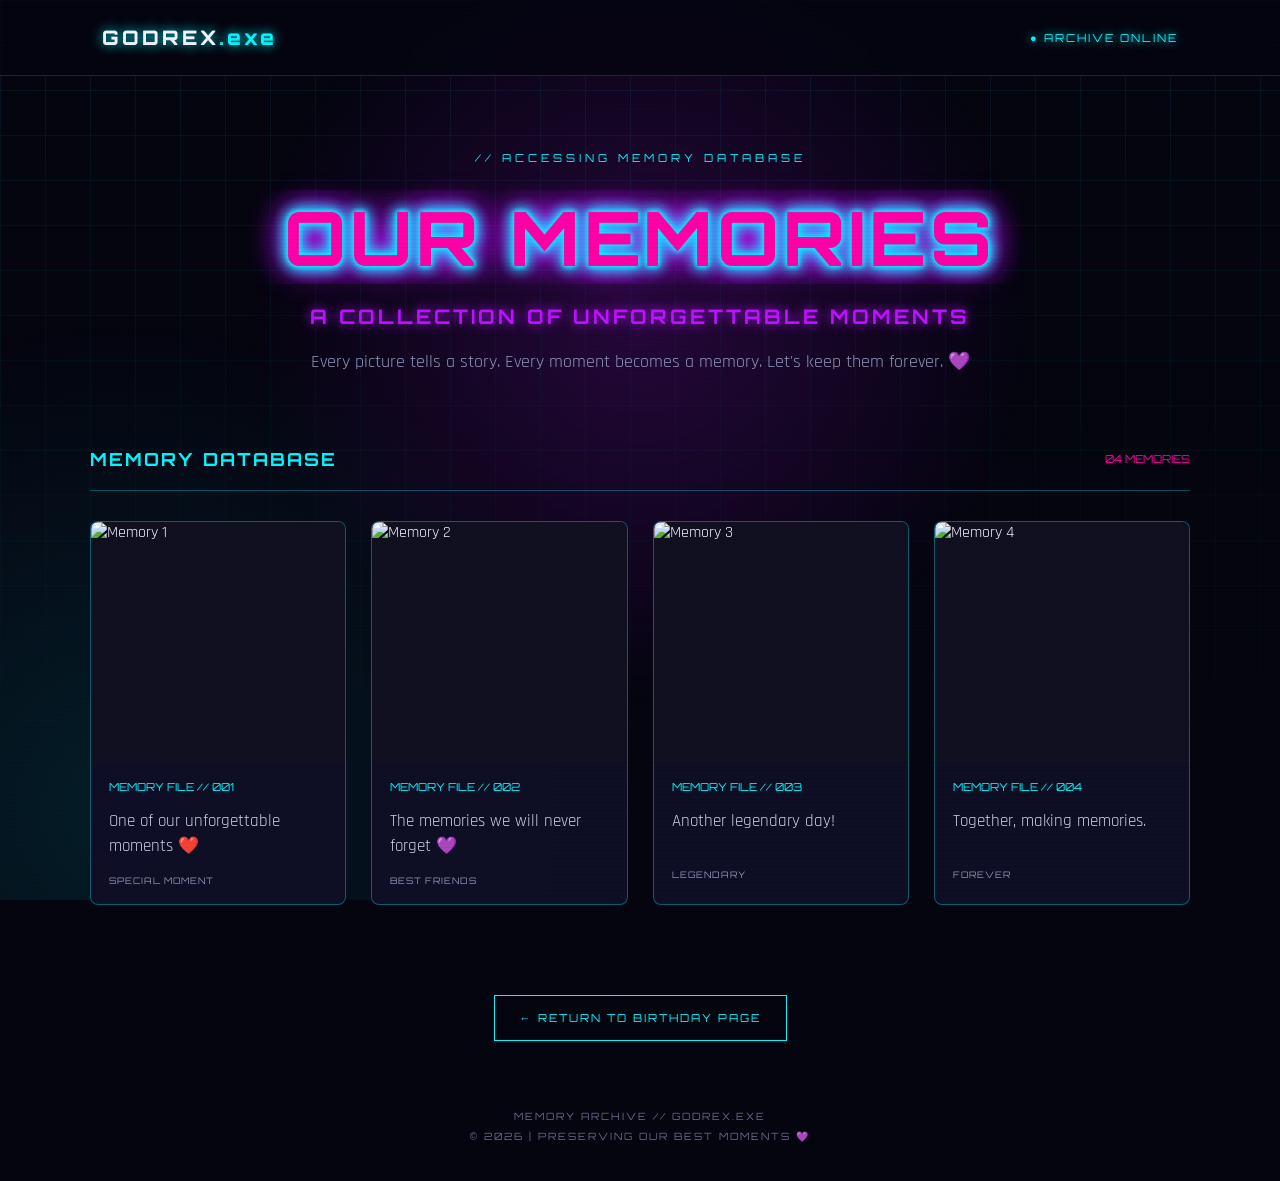
==== memory.html @ 810c7e89 "Add files via upload first draft" ====
<!DOCTYPE html>
<html lang="en">

<head>
    <meta charset="UTF-8">
    <meta name="viewport" content="width=device-width, initial-scale=1.0">

    <title>GODREX | Memory Archive.exe</title>

    <link rel="stylesheet" href="style.css">

    <link href="https://fonts.googleapis.com/css2?family=Orbitron:wght@400;600;800&family=Rajdhani:wght@400;600;700&display=swap" rel="stylesheet">
</head>

<body>

    <div class="grid-bg"></div>
    <div class="scanlines"></div>

    <header>
        <div class="logo">GODREX<span>.exe</span></div>
        <div class="status">● ARCHIVE ONLINE</div>
    </header>

    <main class="memory-container">

        <p class="small-text">// ACCESSING MEMORY DATABASE</p>

        <h1 class="glitch" data-text="OUR MEMORIES">
            OUR MEMORIES
        </h1>

        <h2 class="memory-subtitle">
            A COLLECTION OF UNFORGETTABLE MOMENTS
        </h2>

        <p class="memory-description">
            Every picture tells a story.
            Every moment becomes a memory.
            Let's keep them forever. 💜
        </p>

        <!-- MEMORY GALLERY -->

        <section class="gallery-section">

            <div class="gallery-header">
                <h2>MEMORY DATABASE</h2>
                <span>04 MEMORIES</span>
            </div>

            <div class="memory-gallery">

                <!-- MEMORY 1 -->

                <div class="memory-item">

                    <img src="memories/photo1.jpg" alt="Memory 1" class="memory-image">

                    <div class="memory-info">
                        <p class="memory-filename">MEMORY FILE // 001</p>

                        <p class="memory-caption-text">
                            One of our unforgettable moments ❤️
                        </p>

                        <p class="memory-date">SPECIAL MOMENT</p>
                    </div>

                </div>


                <!-- MEMORY 2 -->

                <div class="memory-item">

                    <img src="memories/photo2.jpg" alt="Memory 2" class="memory-image">

                    <div class="memory-info">
                        <p class="memory-filename">MEMORY FILE // 002</p>

                        <p class="memory-caption-text">
                            The memories we will never forget 💜
                        </p>

                        <p class="memory-date">BEST FRIENDS</p>
                    </div>

                </div>


                <!-- MEMORY 3 -->

                <div class="memory-item">

                    <img src="memories/photo3.png" alt="Memory 3" class="memory-image">

                    <div class="memory-info">
                        <p class="memory-filename">MEMORY FILE // 003</p>

                        <p class="memory-caption-text">
                            Another legendary day!
                        </p>

                        <p class="memory-date">LEGENDARY</p>
                    </div>

                </div>


                <!-- MEMORY 4 -->

                <div class="memory-item">

                    <img src="memories/photo4.jpg" alt="Memory 4" class="memory-image">

                    <div class="memory-info">
                        <p class="memory-filename">MEMORY FILE // 004</p>

                        <p class="memory-caption-text">
                            Together, making memories.
                        </p>

                        <p class="memory-date">FOREVER</p>
                    </div>

                </div>

            </div>

        </section>

        <a href="index.html" class="back-btn">
            ← RETURN TO BIRTHDAY PAGE
        </a>

        <p class="footer-text">
            MEMORY ARCHIVE // GODREX.EXE
            <br>
            © 2026 | PRESERVING OUR BEST MOMENTS 💜
        </p>

    </main>

</body>
</html>
---- style.css ----
/* =========================================
   PRABHU.EXE - CYBERPUNK BIRTHDAY THEME
   ========================================= */

:root {
    --bg: #050510;
    --cyan: #00f7ff;
    --purple: #bc13fe;
    --pink: #ff00a6;
    --white: #f5f5ff;
    --muted: #9292b8;
}

* {
    margin: 0;
    padding: 0;
    box-sizing: border-box;
}

html {
    scroll-behavior: smooth;
}

body {
    min-height: 100vh;
    background: var(--bg);
    color: var(--white);
    font-family: 'Rajdhani', sans-serif;
    overflow-x: hidden;
    position: relative;
}

/* BACKGROUND GRID */

.grid-bg {
    position: fixed;
    inset: 0;
    z-index: -3;
    background:
        linear-gradient(rgba(0,247,255,0.07) 1px, transparent 1px),
        linear-gradient(90deg, rgba(0,247,255,0.07) 1px, transparent 1px);
    background-size: 45px 45px;
    mask-image: linear-gradient(to bottom, black, transparent 95%);
}

body::before {
    content: "";
    position: fixed;
    inset: 0;
    z-index: -2;
    pointer-events: none;
    background:
        radial-gradient(circle at 50% 35%,
        rgba(188,19,254,0.18),
        transparent 45%),
        radial-gradient(circle at 10% 90%,
        rgba(0,247,255,0.10),
        transparent 35%);
}

/* SCANLINES */

.scanlines {
    position: fixed;
    inset: 0;
    z-index: 10;
    pointer-events: none;
    opacity: 0.13;
    background: repeating-linear-gradient(
        to bottom,
        transparent 0px,
        transparent 3px,
        rgba(0,0,0,0.5) 4px
    );
}

/* HEADER */

header {
    width: 100%;
    padding: 25px 8%;
    display: flex;
    justify-content: space-between;
    align-items: center;
    border-bottom: 1px solid rgba(0,247,255,0.2);
    background: rgba(5,5,16,0.75);
    backdrop-filter: blur(12px);
}

.logo {
    font-family: 'Orbitron', sans-serif;
    font-size: 20px;
    font-weight: 800;
    letter-spacing: 3px;
    color: var(--white);
    text-shadow: 0 0 12px var(--cyan);
}

.logo span {
    color: var(--cyan);
}

.status {
    font-family: 'Orbitron', sans-serif;
    font-size: 11px;
    letter-spacing: 2px;
    color: var(--cyan);
    text-shadow: 0 0 10px var(--cyan);
}

/* HERO SECTION */

.hero {
    min-height: 100vh;
    display: flex;
    flex-direction: column;
    align-items: center;
    text-align: center;
    padding: 75px 20px 35px;
}

.small-text {
    color: var(--cyan);
    font-family: 'Orbitron', sans-serif;
    font-size: 11px;
    letter-spacing: 4px;
    margin-bottom: 25px;
    animation: blink 2s infinite;
}

/* GLITCH HEADING */

.glitch {
    position: relative;
    font-family: 'Orbitron', sans-serif;
    font-size: clamp(32px, 7vw, 75px);
    font-weight: 800;
    letter-spacing: 4px;
    color: white;
    text-shadow:
        0 0 5px var(--cyan),
        0 0 15px var(--cyan),
        0 0 35px var(--purple);
    animation: glitch 3s infinite;
}

.glitch::before,
.glitch::after {
    content: attr(data-text);
    position: absolute;
    top: 0;
    left: 0;
    width: 100%;
    overflow: hidden;
}

.glitch::before {
    color: var(--cyan);
    animation: glitchTop 2s infinite linear alternate-reverse;
}

.glitch::after {
    color: var(--pink);
    animation: glitchBottom 2.5s infinite linear alternate-reverse;
}

.name {
    font-family: 'Orbitron', sans-serif;
    font-size: clamp(40px, 8vw, 75px);
    margin-top: 15px;
    letter-spacing: 8px;
    color: var(--white);
    text-shadow: 0 0 20px var(--purple);
}

.name span {
    color: var(--pink);
}

.subtitle {
    max-width: 500px;
    margin-top: 15px;
    color: var(--muted);
    font-size: 19px;
    letter-spacing: 1px;
    line-height: 1.6;
}

/* BIRTHDAY CARD */

.birthday-card {
    width: min(420px, 92vw);
    margin-top: 50px;
    padding: 30px;
    position: relative;
    overflow: hidden;
    background: linear-gradient(
        145deg,
        rgba(20,20,45,0.95),
        rgba(8,8,22,0.95)
    );
    border: 1px solid rgba(0,247,255,0.55);
    border-radius: 12px;
    box-shadow:
        0 0 15px rgba(0,247,255,0.15),
        0 0 45px rgba(188,19,254,0.15),
        inset 0 0 20px rgba(0,247,255,0.04);
    animation: cardFloat 5s ease-in-out infinite;
}

.birthday-card::before {
    content: "";
    position: absolute;
    top: 0;
    left: -100%;
    width: 100%;
    height: 2px;
    background: linear-gradient(
        90deg,
        transparent,
        var(--cyan),
        transparent
    );
    animation: borderScan 4s linear infinite;
}

.card-top {
    display: flex;
    justify-content: space-between;
    font-family: 'Orbitron', sans-serif;
    font-size: 10px;
    letter-spacing: 2px;
    color: var(--muted);
}

.online {
    color: #00ff91;
    text-shadow: 0 0 10px #00ff91;
}

.avatar {
    width: 100px;
    height: 100px;
    margin: 30px auto 15px;
    display: flex;
    align-items: center;
    justify-content: center;
    font-size: 48px;
    background: rgba(188,19,254,0.12);
    border: 2px solid var(--purple);
    border-radius: 50%;
    box-shadow:
        0 0 15px var(--purple),
        inset 0 0 20px rgba(188,19,254,0.3);
}

.birthday-card h2 {
    font-family: 'Orbitron', sans-serif;
    font-size: 27px;
    letter-spacing: 4px;
    text-shadow: 0 0 15px var(--cyan);
}

.rank {
    margin-top: 10px;
    font-size: 12px;
    color: var(--cyan);
    letter-spacing: 2px;
}

/* STATS */

.stats {
    display: grid;
    grid-template-columns: repeat(3, 1fr);
    gap: 10px;
    margin-top: 35px;
}

.stats h3 {
    font-family: 'Orbitron', sans-serif;
    font-size: 22px;
    color: var(--pink);
    text-shadow: 0 0 12px var(--pink);
}

.stats p {
    margin-top: 8px;
    font-size: 10px;
    letter-spacing: 1px;
    color: var(--muted);
}

/* PROGRESS BAR */

.progress {
    height: 7px;
    margin-top: 35px;
    background: rgba(255,255,255,0.08);
    border-radius: 20px;
    overflow: hidden;
}

.progress-fill {
    height: 100%;
    width: 100%;
    background: linear-gradient(
        90deg,
        var(--purple),
        var(--cyan)
    );
    box-shadow: 0 0 15px var(--cyan);
    animation: progressGlow 2s infinite alternate;
}

.level {
    margin-top: 15px;
    color: var(--cyan);
    font-family: 'Orbitron', sans-serif;
    font-size: 11px;
    letter-spacing: 2px;
}

/* CAKE */

.cake {
    font-size: 55px;
    margin: 35px 0 20px;
    filter: drop-shadow(0 0 15px var(--pink));
    animation: cakeBounce 2s infinite ease-in-out;
}

/* SURPRISE BUTTON */

.surprise-btn {
    padding: 16px 35px;
    background: transparent;
    border: 1px solid var(--cyan);
    color: var(--cyan);
    font-family: 'Orbitron', sans-serif;
    font-size: 12px;
    font-weight: 600;
    letter-spacing: 2px;
    cursor: pointer;
    border-radius: 4px;
    position: relative;
    overflow: hidden;
    transition: 0.3s ease;
    box-shadow: 0 0 15px rgba(0,247,255,0.15);
}

.surprise-btn:hover {
    color: var(--bg);
    background: var(--cyan);
    box-shadow:
        0 0 15px var(--cyan),
        0 0 40px var(--cyan);
    transform: translateY(-3px);
}

/* SURPRISE MESSAGE */

.surprise {
    width: min(550px, 92vw);
    margin-top: 35px;
    padding: 30px;
    background: rgba(15,10,35,0.95);
    border: 1px solid var(--purple);
    border-radius: 10px;
    box-shadow:
        0 0 20px rgba(188,19,254,0.25),
        inset 0 0 20px rgba(188,19,254,0.05);
    opacity: 0;
    visibility: hidden;
    transform: translateY(25px) scale(0.95);
    transition: 0.5s ease;
}

.surprise.show {
    opacity: 1;
    visibility: visible;
    transform: translateY(0) scale(1);
}

.surprise h2 {
    font-family: 'Orbitron', sans-serif;
    color: var(--cyan);
    font-size: 17px;
    margin-bottom: 20px;
    text-shadow: 0 0 12px var(--cyan);
}

.surprise p {
    color: #d0cfe8;
    font-size: 18px;
    line-height: 1.8;
}

.surprise strong {
    color: var(--pink);
    text-shadow: 0 0 10px var(--pink);
}

.heart {
    font-size: 35px;
    margin-top: 20px;
    animation: heartBeat 1.2s infinite;
}

/* FLOATING PARTICLES */

.particle {
    position: fixed;
    bottom: -10px;
    width: 3px;
    height: 3px;
    background: var(--cyan);
    border-radius: 50%;
    box-shadow: 0 0 10px var(--cyan);
    pointer-events: none;
    z-index: -1;
    animation: particleFloat 8s linear infinite;
}

/* FOOTER */

.footer-text {
    margin-top: 65px;
    color: #68688c;
    font-family: 'Orbitron', sans-serif;
    font-size: 10px;
    line-height: 2;
    letter-spacing: 2px;
}

/* ANIMATIONS */

@keyframes blink {
    0%, 100% { opacity: 1; }
    50% { opacity: 0.4; }
}

@keyframes glitch {
    0%, 95%, 100% { transform: translate(0); }
    96% { transform: translate(-2px, 1px); }
    97% { transform: translate(2px, -1px); }
    98% { transform: translate(-1px, 0); }
}

@keyframes glitchTop {
    0%, 90%, 100% {
        clip-path: inset(0 0 100% 0);
        transform: translate(0);
    }
    92% {
        clip-path: inset(10% 0 75% 0);
        transform: translate(-3px, -2px);
    }
    95% {
        clip-path: inset(45% 0 40% 0);
        transform: translate(3px, 1px);
    }
}

@keyframes glitchBottom {
    0%, 90%, 100% {
        clip-path: inset(100% 0 0 0);
        transform: translate(0);
    }
    93% {
        clip-path: inset(70% 0 10% 0);
        transform: translate(3px, 2px);
    }
    96% {
        clip-path: inset(35% 0 50% 0);
        transform: translate(-3px, -1px);
    }
}

@keyframes cardFloat {
    0%, 100% { transform: translateY(0); }
    50% { transform: translateY(-8px); }
}

@keyframes borderScan {
    0% { left: -100%; }
    100% { left: 100%; }
}

@keyframes progressGlow {
    from { filter: brightness(0.8); }
    to { filter: brightness(1.5); }
}

@keyframes cakeBounce {
    0%, 100% { transform: translateY(0); }
    50% { transform: translateY(-12px); }
}

@keyframes heartBeat {
    0%, 100% { transform: scale(1); }
    50% { transform: scale(1.2); }
}

@keyframes particleFloat {
    0% {
        transform: translateY(0);
        opacity: 0;
    }
    10% { opacity: 1; }
    90% { opacity: 1; }
    100% {
        transform: translateY(-110vh);
        opacity: 0;
    }
}

/* MOBILE RESPONSIVENESS */

@media (max-width: 600px) {

    header {
        padding: 20px 5%;
    }

    .logo {
        font-size: 16px;
    }

    .status {
        font-size: 9px;
    }

    .hero {
        padding-top: 65px;
    }

    .glitch {
        letter-spacing: 1px;
    }

    .name {
        letter-spacing: 4px;
    }

    .birthday-card {
        padding: 25px 18px;
    }

    .surprise {
        padding: 22px;
    }

    .surprise p {
        font-size: 16px;
    }

    .surprise-btn {
        padding: 15px 20px;
        font-size: 10px;
    }

    .footer-text {
        font-size: 8px;
    }
}

/* REDUCED MOTION ACCESSIBILITY */

@media (prefers-reduced-motion: reduce) {
    *,
    *::before,
    *::after {
        animation-duration: 0.01ms !important;
        animation-iteration-count: 1 !important;
        scroll-behavior: auto !important;
    }
}
/* MEMORY GALLERY BUTTON */

.memory-btn {
    margin-top: 18px;
    padding: 16px 35px;
    background: rgba(188,19,254,0.08);
    border: 1px solid var(--purple);
    color: #dcaaff;
    font-family: 'Orbitron', sans-serif;
    font-size: 12px;
    font-weight: 600;
    letter-spacing: 2px;
    cursor: pointer;
    border-radius: 4px;
    transition: 0.3s ease;
    box-shadow: 0 0 15px rgba(188,19,254,0.2);
}

.memory-btn:hover {
    background: var(--purple);
    color: white;
    box-shadow:
        0 0 15px var(--purple),
        0 0 40px var(--purple);
    transform: translateY(-3px);
}

/* =====================================
   MEMORY ARCHIVE PAGE
===================================== */

.memory-container {
    min-height: 100vh;
    padding: 75px 7% 35px;
    text-align: center;
}

.memory-subtitle {
    margin-top: 20px;
    font-family: 'Orbitron', sans-serif;
    font-size: clamp(13px, 3vw, 20px);
    letter-spacing: 3px;
    color: var(--purple);
    text-shadow: 0 0 12px var(--purple);
}

.memory-description {
    color: var(--muted);
    font-size: 18px;
    margin-top: 18px;
    line-height: 1.7;
}

/* UPLOAD BOX */

.upload-box {
    max-width: 650px;
    margin: 55px auto;
    padding: 45px 25px;
    background: rgba(10,10,30,0.85);
    border: 1px dashed var(--cyan);
    border-radius: 12px;
    box-shadow: 0 0 25px rgba(0,247,255,0.12);
    transition: 0.3s ease;
}

.upload-box:hover {
    border-color: var(--purple);
    box-shadow: 0 0 30px rgba(188,19,254,0.2);
}

.upload-icon {
    font-size: 55px;
    margin-bottom: 20px;
    filter: drop-shadow(0 0 12px var(--cyan));
}

.upload-box h2 {
    font-family: 'Orbitron', sans-serif;
    color: var(--cyan);
    font-size: 18px;
    letter-spacing: 2px;
}

.upload-box p {
    color: var(--muted);
    margin: 15px 0;
    font-size: 16px;
}

.upload-btn {
    display: inline-block;
    margin-top: 15px;
    padding: 15px 30px;
    background: transparent;
    color: var(--cyan);
    border: 1px solid var(--cyan);
    font-family: 'Orbitron', sans-serif;
    font-size: 12px;
    letter-spacing: 2px;
    cursor: pointer;
    transition: 0.3s;
}

.upload-btn:hover {
    background: var(--cyan);
    color: var(--bg);
    box-shadow: 0 0 25px var(--cyan);
}

.upload-note {
    font-family: 'Orbitron', sans-serif;
    font-size: 10px !important;
    letter-spacing: 2px;
}

/* GALLERY HEADER */

.gallery-section {
    max-width: 1150px;
    margin: 70px auto;
}

.gallery-header {
    display: flex;
    justify-content: space-between;
    align-items: center;
    border-bottom: 1px solid rgba(0,247,255,0.3);
    padding-bottom: 20px;
    margin-bottom: 30px;
    gap: 15px;
}

.gallery-header h2 {
    font-family: 'Orbitron', sans-serif;
    font-size: 18px;
    color: var(--cyan);
    letter-spacing: 2px;
}

.gallery-header span {
    color: var(--pink);
    font-family: 'Orbitron', sans-serif;
    font-size: 11px;
}

/* MEMORY GRID */

.memory-gallery {
    display: grid;
    grid-template-columns: repeat(auto-fit, minmax(250px, 1fr));
    gap: 25px;
    text-align: left;
}

.memory-item {
    background: rgba(15,15,38,0.95);
    border: 1px solid rgba(0,247,255,0.35);
    border-radius: 8px;
    overflow: hidden;
    transition: 0.3s ease;
    animation: cardFloat 5s ease-in-out infinite;
}

.memory-item:hover {
    border-color: var(--purple);
    box-shadow: 0 0 25px rgba(188,19,254,0.25);
    transform: translateY(-6px);
}

.memory-image {
    display: block;
    width: 100%;
    height: 240px;
    object-fit: cover;
    background: #101020;
}

.memory-info {
    padding: 18px;
}

.memory-filename {
    color: var(--cyan);
    font-family: 'Orbitron', sans-serif;
    font-size: 11px;
    overflow-wrap: anywhere;
    margin-bottom: 15px;
}

.memory-caption {
    width: 100%;
    min-height: 85px;
    padding: 12px;
    resize: vertical;
    background: rgba(0,0,0,0.4);
    border: 1px solid rgba(188,19,254,0.5);
    color: white;
    font-family: 'Rajdhani', sans-serif;
    font-size: 16px;
    outline: none;
}

.memory-caption:focus {
    border-color: var(--cyan);
    box-shadow: 0 0 10px rgba(0,247,255,0.2);
}

.memory-date {
    color: var(--muted);
    font-family: 'Orbitron', sans-serif;
    font-size: 9px;
    margin-top: 15px;
    letter-spacing: 1px;
}

.delete-btn {
    width: 100%;
    padding: 11px;
    margin-top: 15px;
    background: transparent;
    border: 1px solid var(--pink);
    color: var(--pink);
    font-family: 'Orbitron', sans-serif;
    font-size: 10px;
    letter-spacing: 1px;
    cursor: pointer;
    transition: 0.3s;
}

.delete-btn:hover {
    background: var(--pink);
    color: white;
    box-shadow: 0 0 15px var(--pink);
}

/* EMPTY DATABASE */

.empty-state {
    grid-column: 1 / -1;
    padding: 65px 20px;
    border: 1px dashed rgba(188,19,254,0.5);
    border-radius: 10px;
    text-align: center;
}

.empty-state div {
    font-size: 50px;
    margin-bottom: 20px;
}

.empty-state h3 {
    color: var(--cyan);
    font-family: 'Orbitron', sans-serif;
    font-size: 15px;
}

.empty-state p {
    margin-top: 12px;
    color: var(--muted);
    font-size: 16px;
}

/* BACK BUTTON */

.back-btn {
    display: inline-block;
    margin-top: 20px;
    padding: 15px 25px;
    color: var(--cyan);
    border: 1px solid var(--cyan);
    text-decoration: none;
    font-family: 'Orbitron', sans-serif;
    font-size: 11px;
    letter-spacing: 2px;
    transition: 0.3s;
}

.back-btn:hover {
    background: var(--cyan);
    color: var(--bg);
    box-shadow: 0 0 25px var(--cyan);
}

/* MOBILE */

@media(max-width: 600px) {

    .memory-container {
        padding: 55px 5% 30px;
    }

    .upload-box {
        padding: 35px 15px;
    }

    .gallery-header h2 {
        font-size: 13px;
    }

    .memory-gallery {
        grid-template-columns: 1fr;
    }

    .memory-image {
        height: 260px;
    }

    .back-btn {
        font-size: 9px;
    }
}
/* MEMORY CAPTIONS */

.memory-caption-text {
    color: #d0cfe8;
    font-family: 'Rajdhani', sans-serif;
    font-size: 17px;
    line-height: 1.5;
    min-height: 45px;
}

.memory-item {
    animation: none;
}

.memory-item:hover {
    transform: translateY(-6px);
    border-color: var(--purple);
    box-shadow: 0 0 25px rgba(188,19,254,0.3);
}
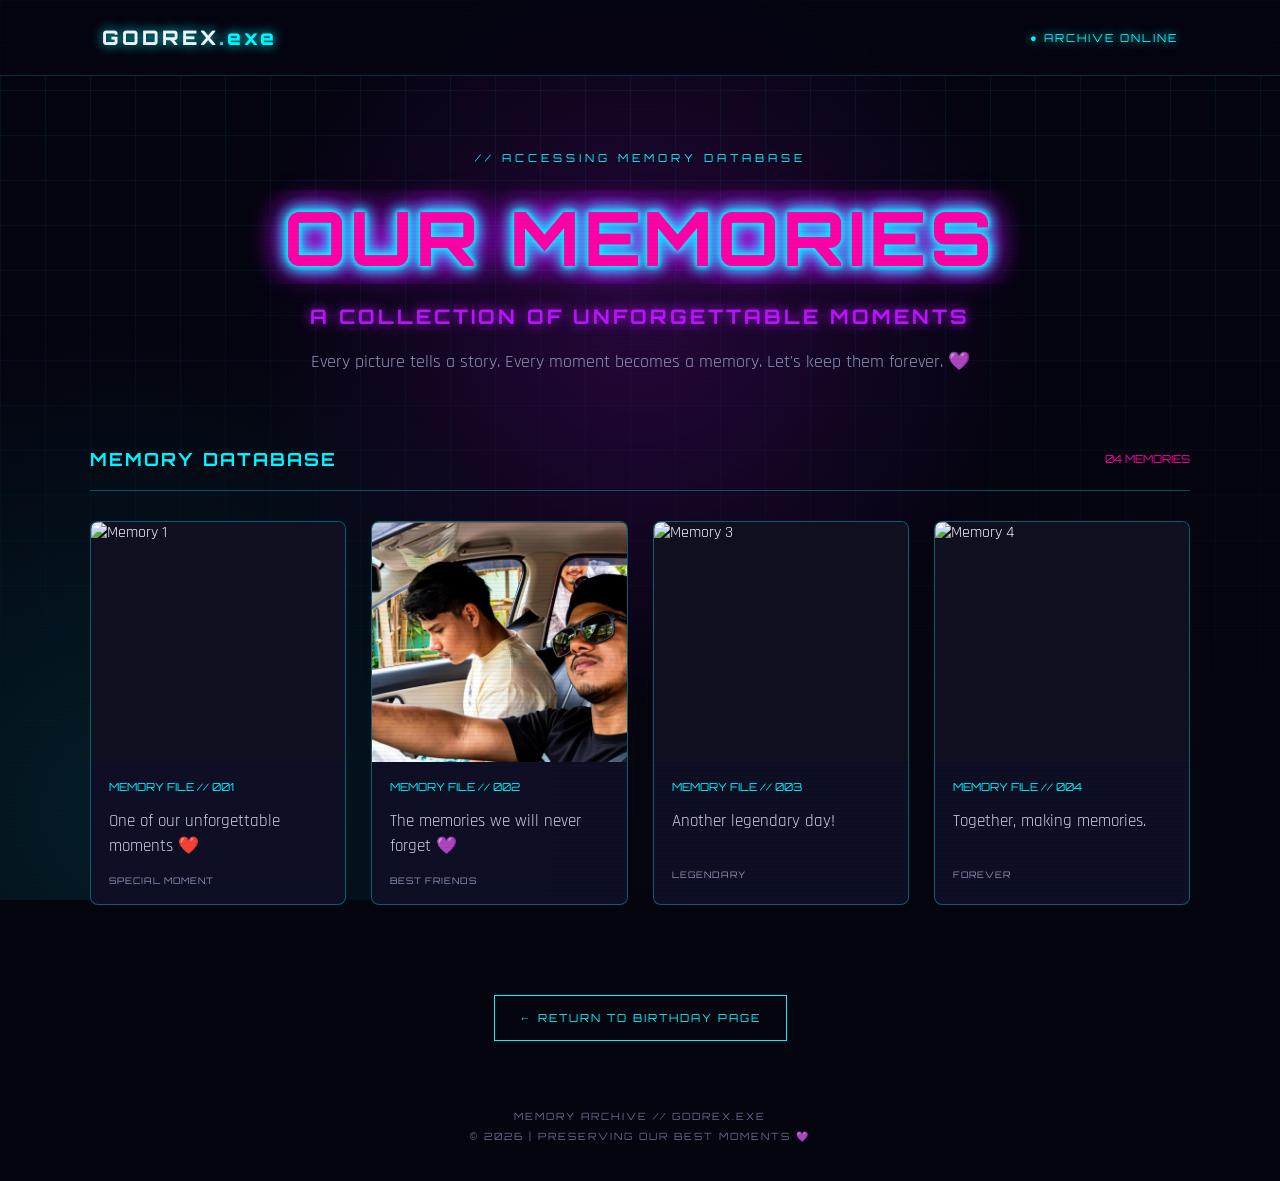
==== commit b7d68d50: "Update memory.html" ====
--- a/memory.html
+++ b/memory.html
@@ -75,7 +75,7 @@
 
                 <div class="memory-item">
 
-                    <img src="memories/photo2.jpg" alt="Memory 2" class="memory-image">
+                    <img src="./car.jpeg" alt="Memory 2" class="memory-image">
 
                     <div class="memory-info">
                         <p class="memory-filename">MEMORY FILE // 002</p>
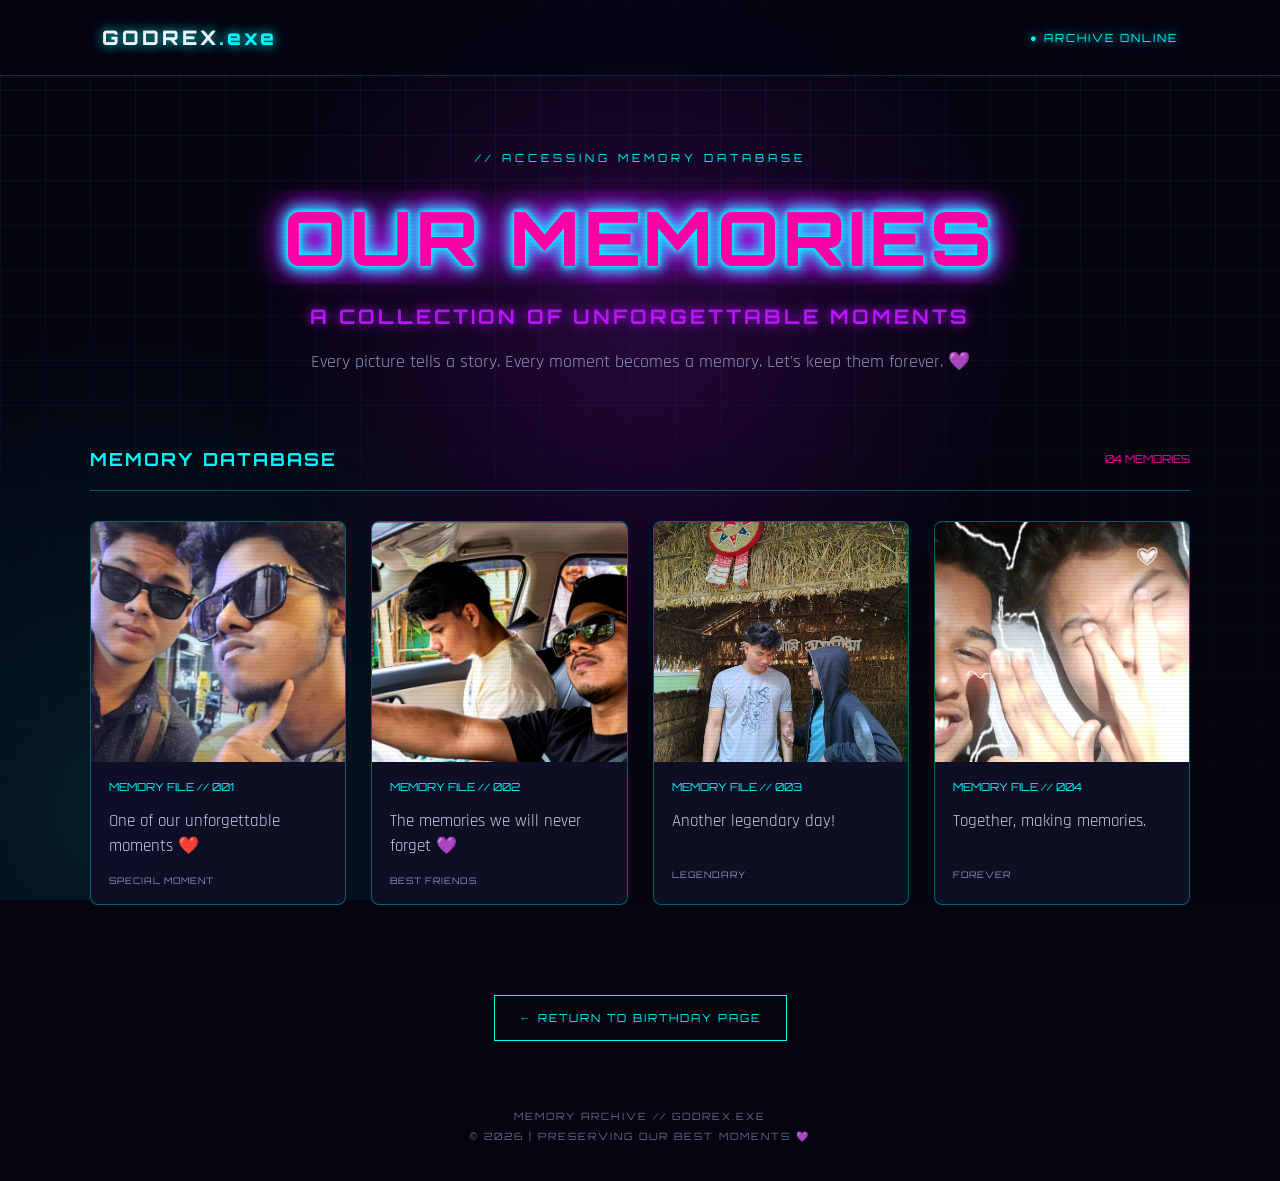
==== commit f1bd9541: "Update memory.html" ====
--- a/memory.html
+++ b/memory.html
@@ -56,7 +56,7 @@
 
                 <div class="memory-item">
 
-                    <img src="memories/photo1.jpg" alt="Memory 1" class="memory-image">
+                    <img src="./mog.jpeg" alt="Memory 1" class="memory-image">
 
                     <div class="memory-info">
                         <p class="memory-filename">MEMORY FILE // 001</p>
@@ -94,7 +94,7 @@
 
                 <div class="memory-item">
 
-                    <img src="memories/photo3.png" alt="Memory 3" class="memory-image">
+                    <img src="./talk.jpeg" alt="Memory 3" class="memory-image">
 
                     <div class="memory-info">
                         <p class="memory-filename">MEMORY FILE // 003</p>
@@ -113,7 +113,7 @@
 
                 <div class="memory-item">
 
-                    <img src="memories/photo4.jpg" alt="Memory 4" class="memory-image">
+                    <img src="./bed.jpeg" alt="Memory 4" class="memory-image">
 
                     <div class="memory-info">
                         <p class="memory-filename">MEMORY FILE // 004</p>
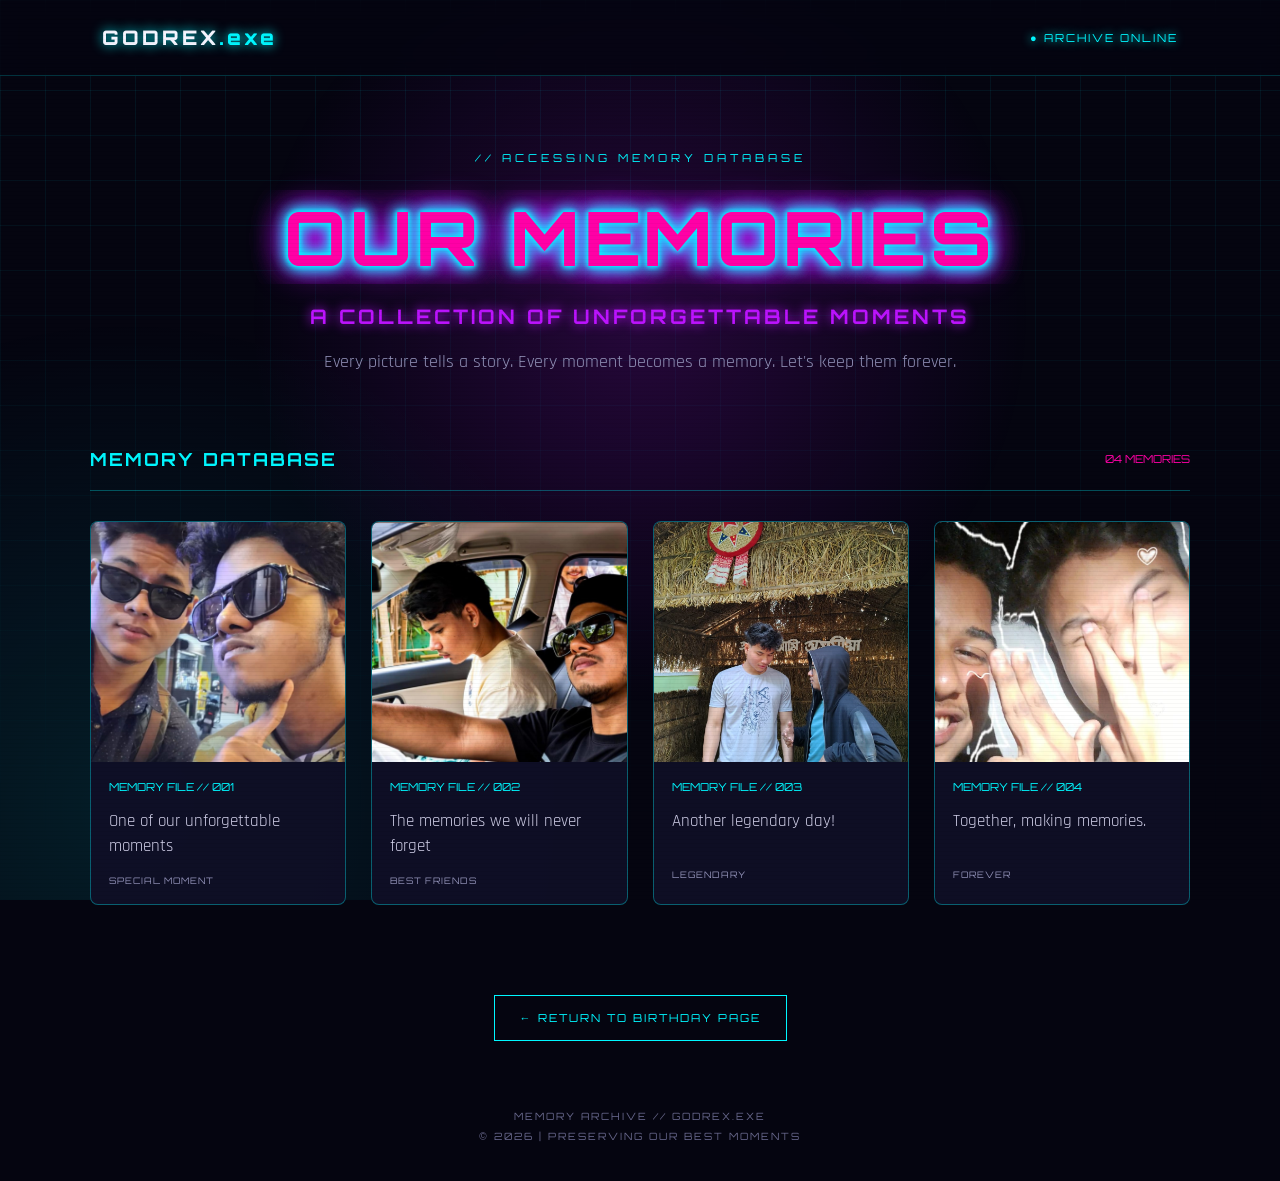
==== commit 13a8d283: "Update memory.html" ====
--- a/memory.html
+++ b/memory.html
@@ -38,7 +38,7 @@
         <p class="memory-description">
             Every picture tells a story.
             Every moment becomes a memory.
-            Let's keep them forever. 💜
+            Let's keep them forever. 
         </p>
 
         <!-- MEMORY GALLERY -->
@@ -62,7 +62,7 @@
                         <p class="memory-filename">MEMORY FILE // 001</p>
 
                         <p class="memory-caption-text">
-                            One of our unforgettable moments ❤️
+                            One of our unforgettable moments 
                         </p>
 
                         <p class="memory-date">SPECIAL MOMENT</p>
@@ -81,7 +81,7 @@
                         <p class="memory-filename">MEMORY FILE // 002</p>
 
                         <p class="memory-caption-text">
-                            The memories we will never forget 💜
+                            The memories we will never forget 
                         </p>
 
                         <p class="memory-date">BEST FRIENDS</p>
@@ -138,7 +138,7 @@
         <p class="footer-text">
             MEMORY ARCHIVE // GODREX.EXE
             <br>
-            © 2026 | PRESERVING OUR BEST MOMENTS 💜
+            © 2026 | PRESERVING OUR BEST MOMENTS 
         </p>
 
     </main>
